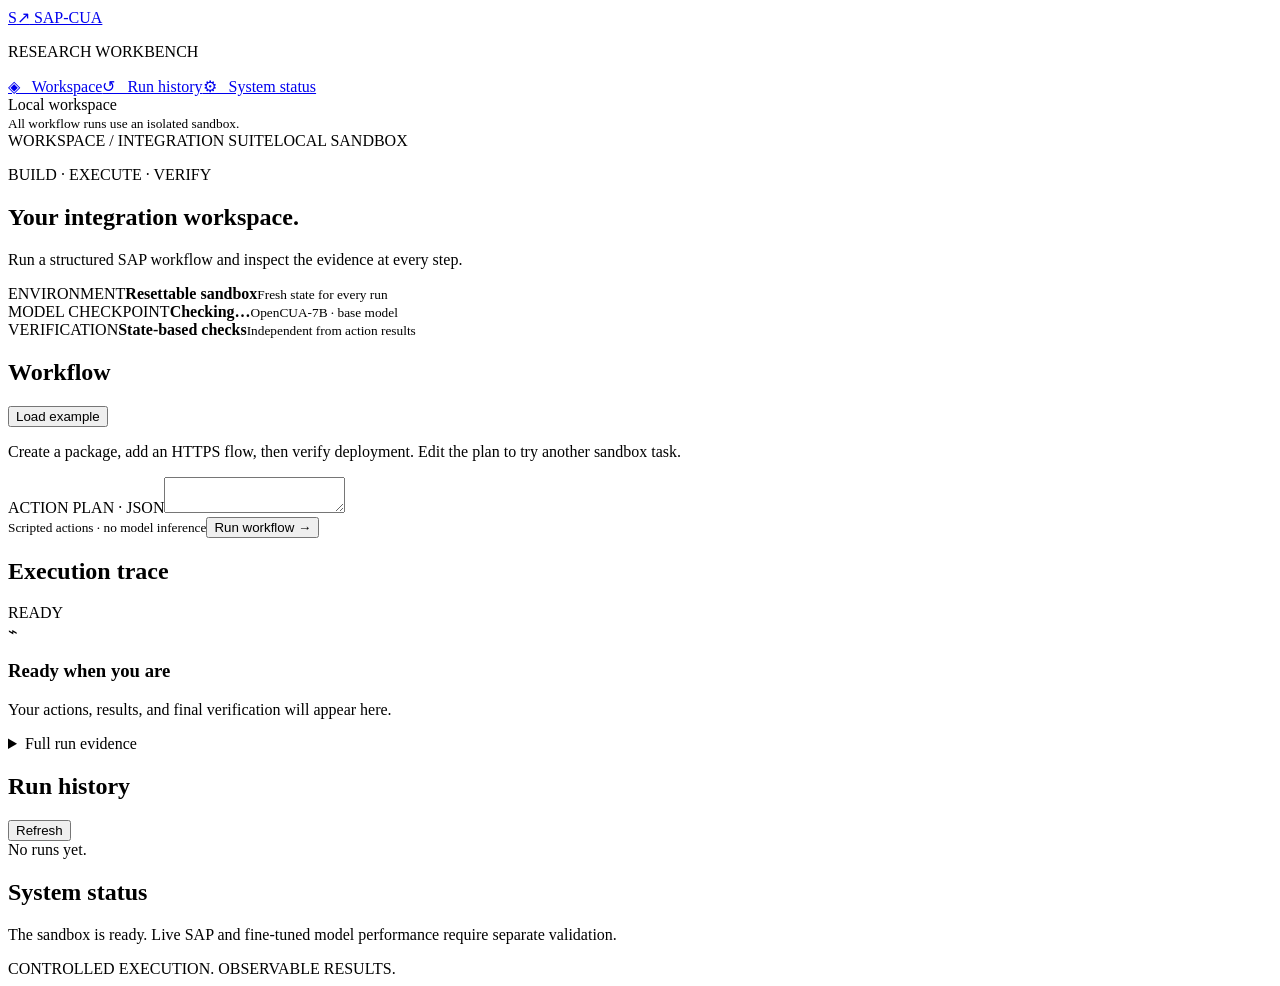
==== src/sap_cua/web/index.html @ 325c6542 "Build local SAP workbench and replace model and training placeholders" ====
<!doctype html><html lang="en"><head><meta charset="utf-8"><meta name="viewport" content="width=device-width,initial-scale=1"><title>SAP-CUA Workbench</title><link rel="stylesheet" href="/assets/style.css"><script defer src="/assets/app.js"></script></head><body>
<aside><a class="brand" href="/">S<span>↗</span> SAP-CUA</a><p>RESEARCH WORKBENCH</p><nav><a href="#workspace">◈ &nbsp; Workspace</a><a href="#runs">↺ &nbsp; Run history</a><a href="#system">⚙ &nbsp; System status</a></nav><footer><i></i> Local workspace<br><small>All workflow runs use an isolated sandbox.</small></footer></aside>
<main><header><span>WORKSPACE / INTEGRATION SUITE</span><span class="badge">LOCAL SANDBOX</span></header><section id="workspace"><div class="intro"><p class="eyebrow">BUILD · EXECUTE · VERIFY</p><h1>Your integration workspace.</h1><p>Run a structured SAP workflow and inspect the evidence at every step.</p></div>
<div class="stats"><article><label>ENVIRONMENT</label><strong>Resettable sandbox</strong><small>Fresh state for every run</small></article><article><label>MODEL CHECKPOINT</label><strong id="model-status">Checking…</strong><small>OpenCUA-7B · base model</small></article><article><label>VERIFICATION</label><strong>State-based checks</strong><small>Independent from action results</small></article></div>
<div class="workspace-grid"><article class="panel"><div class="panel-title"><h2>Workflow</h2><button class="secondary" id="load-example">Load example</button></div><p>Create a package, add an HTTPS flow, then verify deployment. Edit the plan to try another sandbox task.</p><label for="plan">ACTION PLAN · JSON</label><textarea id="plan" spellcheck="false" aria-label="Workflow action plan"></textarea><div class="run-controls"><small>Scripted actions · no model inference</small><button id="execute">Run workflow <span>→</span></button></div><p id="message" role="status" aria-live="polite"></p></article>
<article class="panel"><div class="panel-title"><h2>Execution trace</h2><span id="result-badge" class="badge">READY</span></div><div id="trace"><div class="empty"><span>⌁</span><h3>Ready when you are</h3><p>Your actions, results, and final verification will appear here.</p></div></div><details><summary>Full run evidence</summary><pre id="evidence">No run selected.</pre></details></article></div></section>
<section id="runs" class="panel"><div class="panel-title"><h2>Run history</h2><button id="refresh" class="secondary">Refresh</button></div><div id="history">No runs yet.</div></section>
<section id="system" class="panel"><h2>System status</h2><p>The sandbox is ready. Live SAP and fine-tuned model performance require separate validation.</p><dl id="capabilities"></dl></section><footer>CONTROLLED EXECUTION. OBSERVABLE RESULTS.</footer></main></body></html>
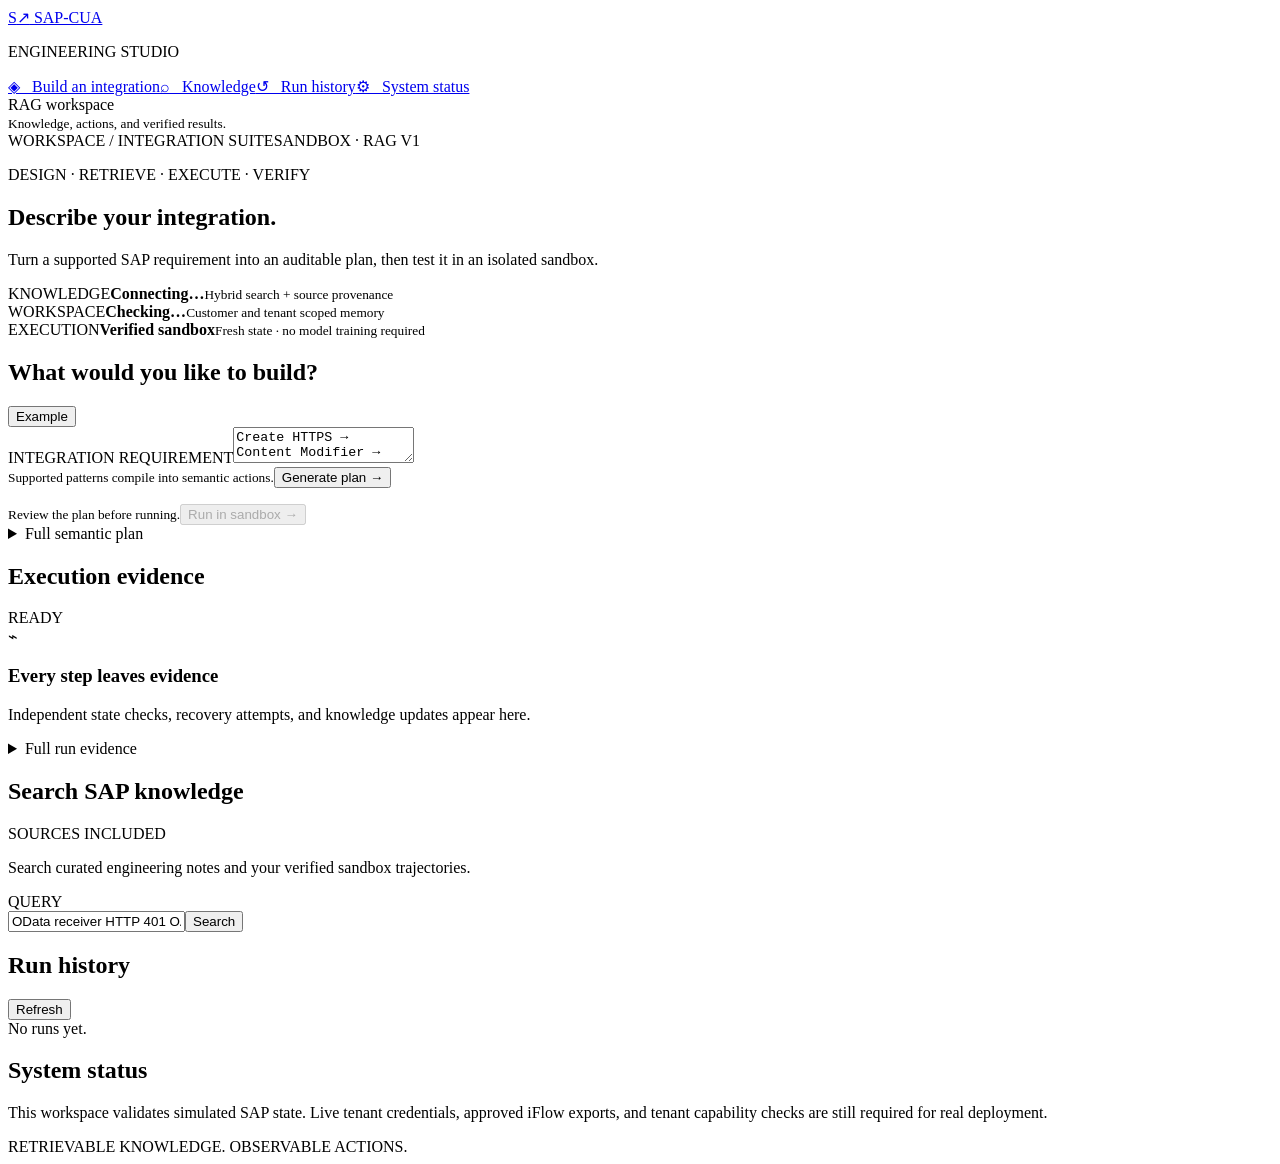
==== commit 89360ba4: "Build RAG-first SAP engineering studio with scoped retrieval and verified execution" ====
--- a/src/sap_cua/web/index.html
+++ b/src/sap_cua/web/index.html
@@ -1,8 +1,9 @@
-<!doctype html><html lang="en"><head><meta charset="utf-8"><meta name="viewport" content="width=device-width,initial-scale=1"><title>SAP-CUA Workbench</title><link rel="stylesheet" href="/assets/style.css"><script defer src="/assets/app.js"></script></head><body>
-<aside><a class="brand" href="/">S<span>↗</span> SAP-CUA</a><p>RESEARCH WORKBENCH</p><nav><a href="#workspace">◈ &nbsp; Workspace</a><a href="#runs">↺ &nbsp; Run history</a><a href="#system">⚙ &nbsp; System status</a></nav><footer><i></i> Local workspace<br><small>All workflow runs use an isolated sandbox.</small></footer></aside>
-<main><header><span>WORKSPACE / INTEGRATION SUITE</span><span class="badge">LOCAL SANDBOX</span></header><section id="workspace"><div class="intro"><p class="eyebrow">BUILD · EXECUTE · VERIFY</p><h1>Your integration workspace.</h1><p>Run a structured SAP workflow and inspect the evidence at every step.</p></div>
-<div class="stats"><article><label>ENVIRONMENT</label><strong>Resettable sandbox</strong><small>Fresh state for every run</small></article><article><label>MODEL CHECKPOINT</label><strong id="model-status">Checking…</strong><small>OpenCUA-7B · base model</small></article><article><label>VERIFICATION</label><strong>State-based checks</strong><small>Independent from action results</small></article></div>
-<div class="workspace-grid"><article class="panel"><div class="panel-title"><h2>Workflow</h2><button class="secondary" id="load-example">Load example</button></div><p>Create a package, add an HTTPS flow, then verify deployment. Edit the plan to try another sandbox task.</p><label for="plan">ACTION PLAN · JSON</label><textarea id="plan" spellcheck="false" aria-label="Workflow action plan"></textarea><div class="run-controls"><small>Scripted actions · no model inference</small><button id="execute">Run workflow <span>→</span></button></div><p id="message" role="status" aria-live="polite"></p></article>
-<article class="panel"><div class="panel-title"><h2>Execution trace</h2><span id="result-badge" class="badge">READY</span></div><div id="trace"><div class="empty"><span>⌁</span><h3>Ready when you are</h3><p>Your actions, results, and final verification will appear here.</p></div></div><details><summary>Full run evidence</summary><pre id="evidence">No run selected.</pre></details></article></div></section>
+<!doctype html><html lang="en"><head><meta charset="utf-8"><meta name="viewport" content="width=device-width,initial-scale=1"><title>SAP Engineering Studio</title><link rel="stylesheet" href="/assets/style.css"><script defer src="/assets/app.js"></script></head><body>
+<aside><a class="brand" href="/">S<span>↗</span> SAP-CUA</a><p>ENGINEERING STUDIO</p><nav><a href="#workspace">◈ &nbsp; Build an integration</a><a href="#knowledge">⌕ &nbsp; Knowledge</a><a href="#runs">↺ &nbsp; Run history</a><a href="#system">⚙ &nbsp; System status</a></nav><footer><i></i> RAG workspace<br><small>Knowledge, actions, and verified results.</small></footer></aside>
+<main><header><span>WORKSPACE / INTEGRATION SUITE</span><span class="badge">SANDBOX · RAG V1</span></header><section id="workspace"><div class="intro"><p class="eyebrow">DESIGN · RETRIEVE · EXECUTE · VERIFY</p><h1>Describe your integration.</h1><p>Turn a supported SAP requirement into an auditable plan, then test it in an isolated sandbox.</p></div>
+<div class="stats"><article><label>KNOWLEDGE</label><strong id="knowledge-status">Connecting…</strong><small>Hybrid search + source provenance</small></article><article><label>WORKSPACE</label><strong id="scope-status">Checking…</strong><small>Customer and tenant scoped memory</small></article><article><label>EXECUTION</label><strong>Verified sandbox</strong><small>Fresh state · no model training required</small></article></div>
+<div class="workspace-grid"><article class="panel"><div class="panel-title"><h2>What would you like to build?</h2><button class="secondary" id="load-example">Example</button></div><label for="requirement">INTEGRATION REQUIREMENT</label><textarea id="requirement" spellcheck="true">Create HTTPS → Content Modifier → Router → OData V4 with error handling.</textarea><div class="run-controls"><small>Supported patterns compile into semantic actions.</small><button id="plan-button">Generate plan →</button></div><p id="message" role="status" aria-live="polite"></p><div id="plan-summary"></div><div class="run-controls"><small id="plan-note">Review the plan before running.</small><button id="execute" disabled>Run in sandbox →</button></div><details><summary>Full semantic plan</summary><pre id="plan-json">No plan yet.</pre></details></article>
+<article class="panel"><div class="panel-title"><h2>Execution evidence</h2><span id="result-badge" class="badge">READY</span></div><div id="trace"><div class="empty"><span>⌁</span><h3>Every step leaves evidence</h3><p>Independent state checks, recovery attempts, and knowledge updates appear here.</p></div></div><details><summary>Full run evidence</summary><pre id="evidence">No run selected.</pre></details></article></div></section>
+<section id="knowledge" class="panel"><div class="panel-title"><h2>Search SAP knowledge</h2><span class="badge">SOURCES INCLUDED</span></div><p>Search curated engineering notes and your verified sandbox trajectories.</p><form id="search-form"><label for="query">QUERY</label><div class="search-row"><input id="query" required maxlength="4000" value="OData receiver HTTP 401 OAuth credential alias"><button>Search</button></div></form><div id="sources"></div></section>
 <section id="runs" class="panel"><div class="panel-title"><h2>Run history</h2><button id="refresh" class="secondary">Refresh</button></div><div id="history">No runs yet.</div></section>
-<section id="system" class="panel"><h2>System status</h2><p>The sandbox is ready. Live SAP and fine-tuned model performance require separate validation.</p><dl id="capabilities"></dl></section><footer>CONTROLLED EXECUTION. OBSERVABLE RESULTS.</footer></main></body></html>
+<section id="system" class="panel"><h2>System status</h2><p>This workspace validates simulated SAP state. Live tenant credentials, approved iFlow exports, and tenant capability checks are still required for real deployment.</p><dl id="capabilities"></dl></section><footer>RETRIEVABLE KNOWLEDGE. OBSERVABLE ACTIONS.</footer></main></body></html>
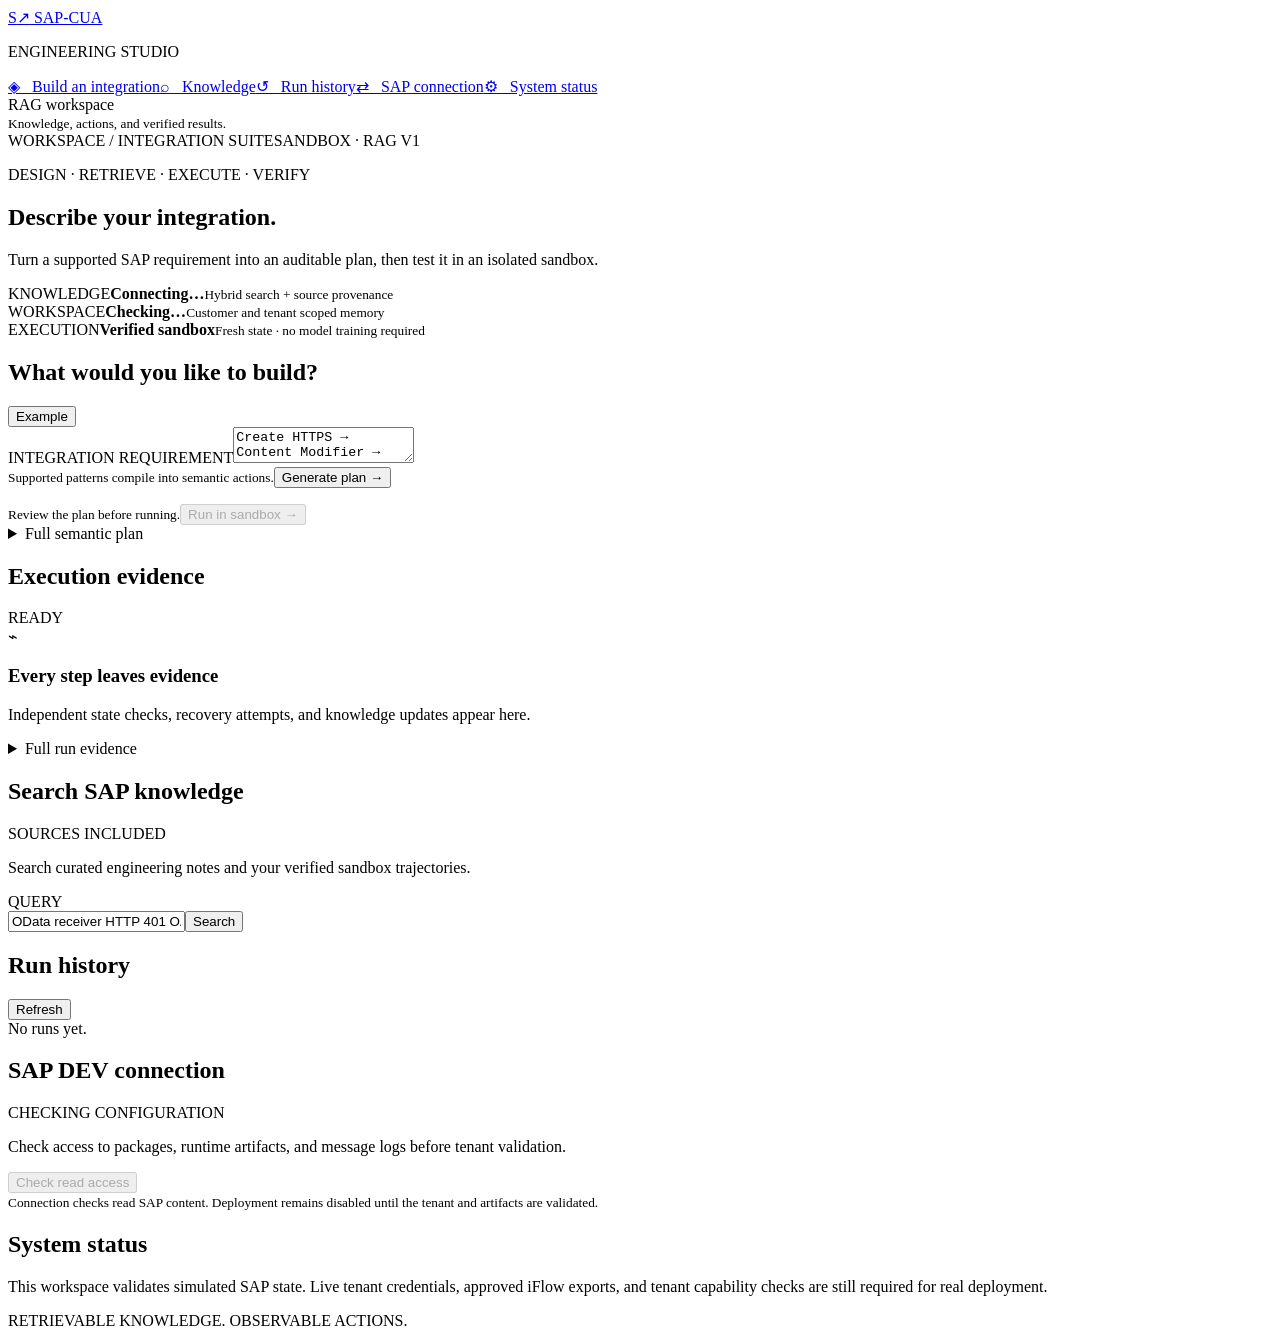
==== commit bc9a6716: "Add read-only SAP readiness checks and correlated deployment verification" ====
--- a/src/sap_cua/web/index.html
+++ b/src/sap_cua/web/index.html
@@ -1,9 +1,10 @@
 <!doctype html><html lang="en"><head><meta charset="utf-8"><meta name="viewport" content="width=device-width,initial-scale=1"><title>SAP Engineering Studio</title><link rel="stylesheet" href="/assets/style.css"><script defer src="/assets/app.js"></script></head><body>
-<aside><a class="brand" href="/">S<span>↗</span> SAP-CUA</a><p>ENGINEERING STUDIO</p><nav><a href="#workspace">◈ &nbsp; Build an integration</a><a href="#knowledge">⌕ &nbsp; Knowledge</a><a href="#runs">↺ &nbsp; Run history</a><a href="#system">⚙ &nbsp; System status</a></nav><footer><i></i> RAG workspace<br><small>Knowledge, actions, and verified results.</small></footer></aside>
+<aside><a class="brand" href="/">S<span>↗</span> SAP-CUA</a><p>ENGINEERING STUDIO</p><nav><a href="#workspace">◈ &nbsp; Build an integration</a><a href="#knowledge">⌕ &nbsp; Knowledge</a><a href="#runs">↺ &nbsp; Run history</a><a href="#connection">⇄ &nbsp; SAP connection</a><a href="#system">⚙ &nbsp; System status</a></nav><footer><i></i> RAG workspace<br><small>Knowledge, actions, and verified results.</small></footer></aside>
 <main><header><span>WORKSPACE / INTEGRATION SUITE</span><span class="badge">SANDBOX · RAG V1</span></header><section id="workspace"><div class="intro"><p class="eyebrow">DESIGN · RETRIEVE · EXECUTE · VERIFY</p><h1>Describe your integration.</h1><p>Turn a supported SAP requirement into an auditable plan, then test it in an isolated sandbox.</p></div>
 <div class="stats"><article><label>KNOWLEDGE</label><strong id="knowledge-status">Connecting…</strong><small>Hybrid search + source provenance</small></article><article><label>WORKSPACE</label><strong id="scope-status">Checking…</strong><small>Customer and tenant scoped memory</small></article><article><label>EXECUTION</label><strong>Verified sandbox</strong><small>Fresh state · no model training required</small></article></div>
 <div class="workspace-grid"><article class="panel"><div class="panel-title"><h2>What would you like to build?</h2><button class="secondary" id="load-example">Example</button></div><label for="requirement">INTEGRATION REQUIREMENT</label><textarea id="requirement" spellcheck="true">Create HTTPS → Content Modifier → Router → OData V4 with error handling.</textarea><div class="run-controls"><small>Supported patterns compile into semantic actions.</small><button id="plan-button">Generate plan →</button></div><p id="message" role="status" aria-live="polite"></p><div id="plan-summary"></div><div class="run-controls"><small id="plan-note">Review the plan before running.</small><button id="execute" disabled>Run in sandbox →</button></div><details><summary>Full semantic plan</summary><pre id="plan-json">No plan yet.</pre></details></article>
 <article class="panel"><div class="panel-title"><h2>Execution evidence</h2><span id="result-badge" class="badge">READY</span></div><div id="trace"><div class="empty"><span>⌁</span><h3>Every step leaves evidence</h3><p>Independent state checks, recovery attempts, and knowledge updates appear here.</p></div></div><details><summary>Full run evidence</summary><pre id="evidence">No run selected.</pre></details></article></div></section>
 <section id="knowledge" class="panel"><div class="panel-title"><h2>Search SAP knowledge</h2><span class="badge">SOURCES INCLUDED</span></div><p>Search curated engineering notes and your verified sandbox trajectories.</p><form id="search-form"><label for="query">QUERY</label><div class="search-row"><input id="query" required maxlength="4000" value="OData receiver HTTP 401 OAuth credential alias"><button>Search</button></div></form><div id="sources"></div></section>
 <section id="runs" class="panel"><div class="panel-title"><h2>Run history</h2><button id="refresh" class="secondary">Refresh</button></div><div id="history">No runs yet.</div></section>
+<section id="connection" class="panel"><div class="panel-title"><h2>SAP DEV connection</h2><span id="sap-badge" class="badge">CHECKING CONFIGURATION</span></div><p>Check access to packages, runtime artifacts, and message logs before tenant validation.</p><p id="sap-setup" role="status" aria-live="polite"></p><button id="sap-probe" disabled>Check read access</button><div id="sap-checks"></div><small>Connection checks read SAP content. Deployment remains disabled until the tenant and artifacts are validated.</small></section>
 <section id="system" class="panel"><h2>System status</h2><p>This workspace validates simulated SAP state. Live tenant credentials, approved iFlow exports, and tenant capability checks are still required for real deployment.</p><dl id="capabilities"></dl></section><footer>RETRIEVABLE KNOWLEDGE. OBSERVABLE ACTIONS.</footer></main></body></html>
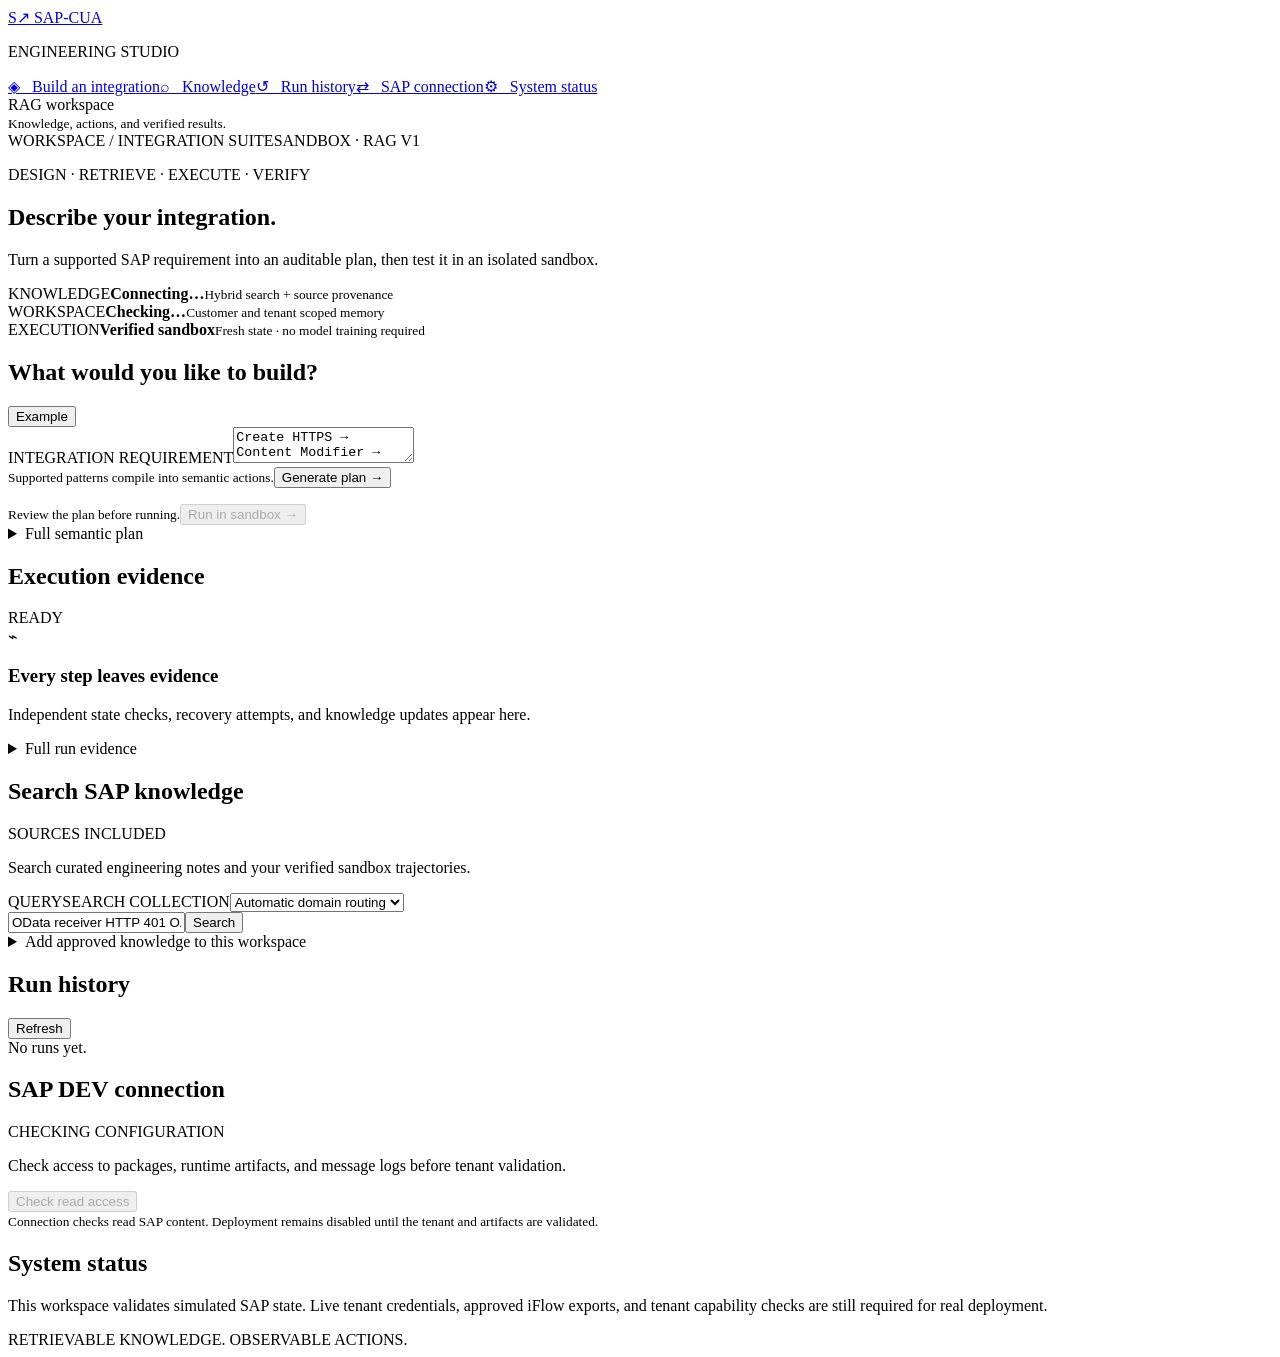
==== commit 0faaf046: "Add scoped knowledge import, saved plan recovery, and evidence downloads" ====
--- a/src/sap_cua/web/index.html
+++ b/src/sap_cua/web/index.html
@@ -3,8 +3,8 @@
 <main><header><span>WORKSPACE / INTEGRATION SUITE</span><span class="badge">SANDBOX · RAG V1</span></header><section id="workspace"><div class="intro"><p class="eyebrow">DESIGN · RETRIEVE · EXECUTE · VERIFY</p><h1>Describe your integration.</h1><p>Turn a supported SAP requirement into an auditable plan, then test it in an isolated sandbox.</p></div>
 <div class="stats"><article><label>KNOWLEDGE</label><strong id="knowledge-status">Connecting…</strong><small>Hybrid search + source provenance</small></article><article><label>WORKSPACE</label><strong id="scope-status">Checking…</strong><small>Customer and tenant scoped memory</small></article><article><label>EXECUTION</label><strong>Verified sandbox</strong><small>Fresh state · no model training required</small></article></div>
 <div class="workspace-grid"><article class="panel"><div class="panel-title"><h2>What would you like to build?</h2><button class="secondary" id="load-example">Example</button></div><label for="requirement">INTEGRATION REQUIREMENT</label><textarea id="requirement" spellcheck="true">Create HTTPS → Content Modifier → Router → OData V4 with error handling.</textarea><div class="run-controls"><small>Supported patterns compile into semantic actions.</small><button id="plan-button">Generate plan →</button></div><p id="message" role="status" aria-live="polite"></p><div id="plan-summary"></div><div class="run-controls"><small id="plan-note">Review the plan before running.</small><button id="execute" disabled>Run in sandbox →</button></div><details><summary>Full semantic plan</summary><pre id="plan-json">No plan yet.</pre></details></article>
-<article class="panel"><div class="panel-title"><h2>Execution evidence</h2><span id="result-badge" class="badge">READY</span></div><div id="trace"><div class="empty"><span>⌁</span><h3>Every step leaves evidence</h3><p>Independent state checks, recovery attempts, and knowledge updates appear here.</p></div></div><details><summary>Full run evidence</summary><pre id="evidence">No run selected.</pre></details></article></div></section>
-<section id="knowledge" class="panel"><div class="panel-title"><h2>Search SAP knowledge</h2><span class="badge">SOURCES INCLUDED</span></div><p>Search curated engineering notes and your verified sandbox trajectories.</p><form id="search-form"><label for="query">QUERY</label><div class="search-row"><input id="query" required maxlength="4000" value="OData receiver HTTP 401 OAuth credential alias"><button>Search</button></div></form><div id="sources"></div></section>
+<article class="panel"><div class="panel-title"><h2>Execution evidence</h2><span id="result-badge" class="badge">READY</span></div><div id="trace"><div class="empty"><span>⌁</span><h3>Every step leaves evidence</h3><p>Independent state checks, recovery attempts, and knowledge updates appear here.</p></div></div><a id="export-run" class="download-link" hidden>Download run evidence (JSON)</a><details><summary>Full run evidence</summary><pre id="evidence">No run selected.</pre></details></article></div></section>
+<section id="knowledge" class="panel"><div class="panel-title"><h2>Search SAP knowledge</h2><span class="badge">SOURCES INCLUDED</span></div><p>Search curated engineering notes and your verified sandbox trajectories.</p><form id="search-form"><label for="query">QUERY</label><label for="search-collection">SEARCH COLLECTION</label><select id="search-collection"><option value="">Automatic domain routing</option><option value="sap_docs">SAP documentation</option><option value="integration_suite">Integration Suite</option><option value="adapters">Adapters</option><option value="components">Components</option><option value="security">Security</option><option value="mpl_errors">Error playbooks</option><option value="trajectories">Verified trajectories</option></select><div class="search-row"><input id="query" required maxlength="4000" value="OData receiver HTTP 401 OAuth credential alias"><button>Search</button></div></form><div id="sources"></div><details id="knowledge-import"><summary>Add approved knowledge to this workspace</summary><p>Paste plain text you are permitted to use. It stays scoped to this customer and tenant. Reuse its title and source when updating a document.</p><form id="knowledge-form"><label for="knowledge-title">TITLE</label><input id="knowledge-title" required maxlength="200"><label for="knowledge-source">SOURCE · DOCUMENT NAME OR REFERENCE</label><input id="knowledge-source" required maxlength="500" placeholder="Internal integration guide"><div class="knowledge-fields"><div><label for="knowledge-collection">COLLECTION</label><select id="knowledge-collection"><option value="sap_docs">SAP documentation</option><option value="integration_suite">Integration Suite</option><option value="adapters">Adapters</option><option value="components">Components</option><option value="security">Security</option><option value="mpl_errors">Error playbooks</option><option value="mapping">Mapping</option></select></div><div><label for="knowledge-version">SOURCE VERSION</label><input id="knowledge-version" required value="1" maxlength="100"></div></div><label for="knowledge-content">DOCUMENT TEXT · UP TO 25,000 CHARACTERS</label><textarea id="knowledge-content" required maxlength="25000"></textarea><label class="approval-label"><input id="knowledge-approved" type="checkbox" required> I can use this text and approve it for this workspace.</label><button id="import-knowledge">Add knowledge</button><p id="import-message" role="status" aria-live="polite"></p></form></details></section>
 <section id="runs" class="panel"><div class="panel-title"><h2>Run history</h2><button id="refresh" class="secondary">Refresh</button></div><div id="history">No runs yet.</div></section>
 <section id="connection" class="panel"><div class="panel-title"><h2>SAP DEV connection</h2><span id="sap-badge" class="badge">CHECKING CONFIGURATION</span></div><p>Check access to packages, runtime artifacts, and message logs before tenant validation.</p><p id="sap-setup" role="status" aria-live="polite"></p><button id="sap-probe" disabled>Check read access</button><div id="sap-checks"></div><small>Connection checks read SAP content. Deployment remains disabled until the tenant and artifacts are validated.</small></section>
 <section id="system" class="panel"><h2>System status</h2><p>This workspace validates simulated SAP state. Live tenant credentials, approved iFlow exports, and tenant capability checks are still required for real deployment.</p><dl id="capabilities"></dl></section><footer>RETRIEVABLE KNOWLEDGE. OBSERVABLE ACTIONS.</footer></main></body></html>
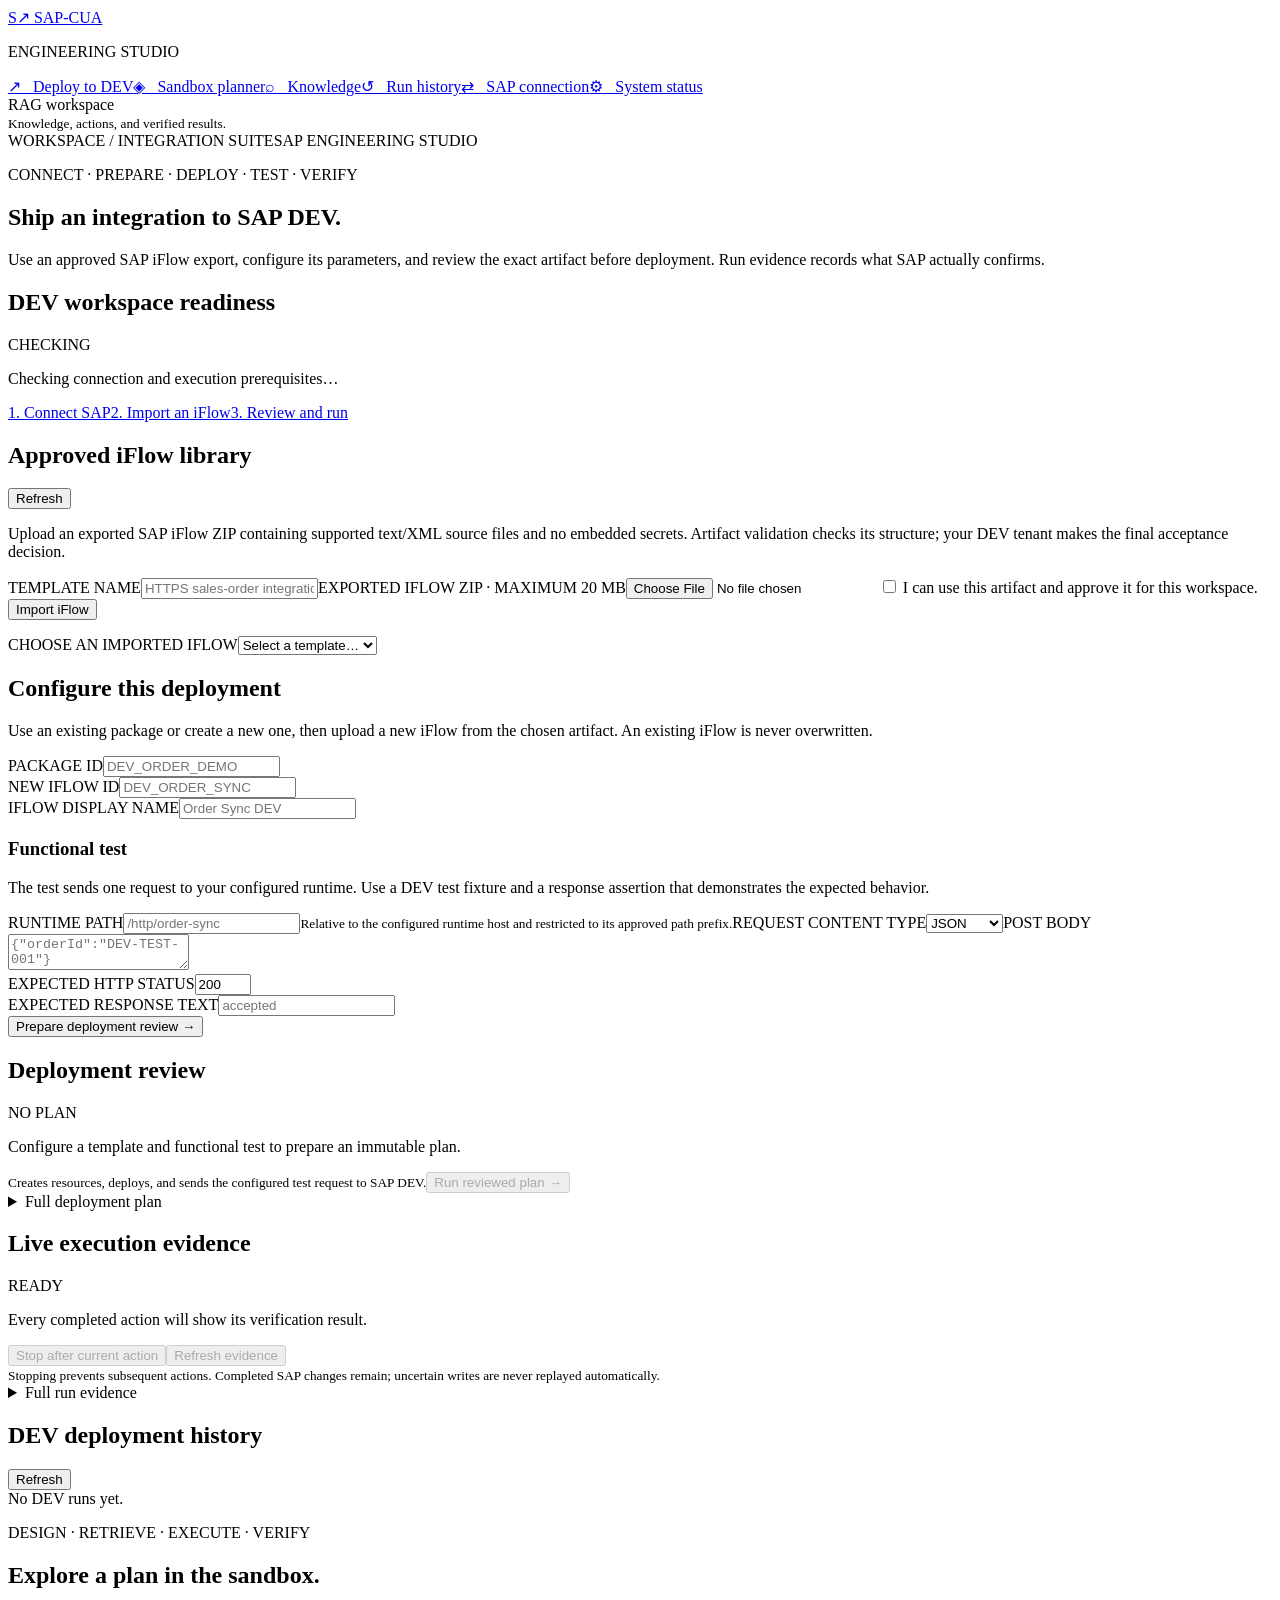
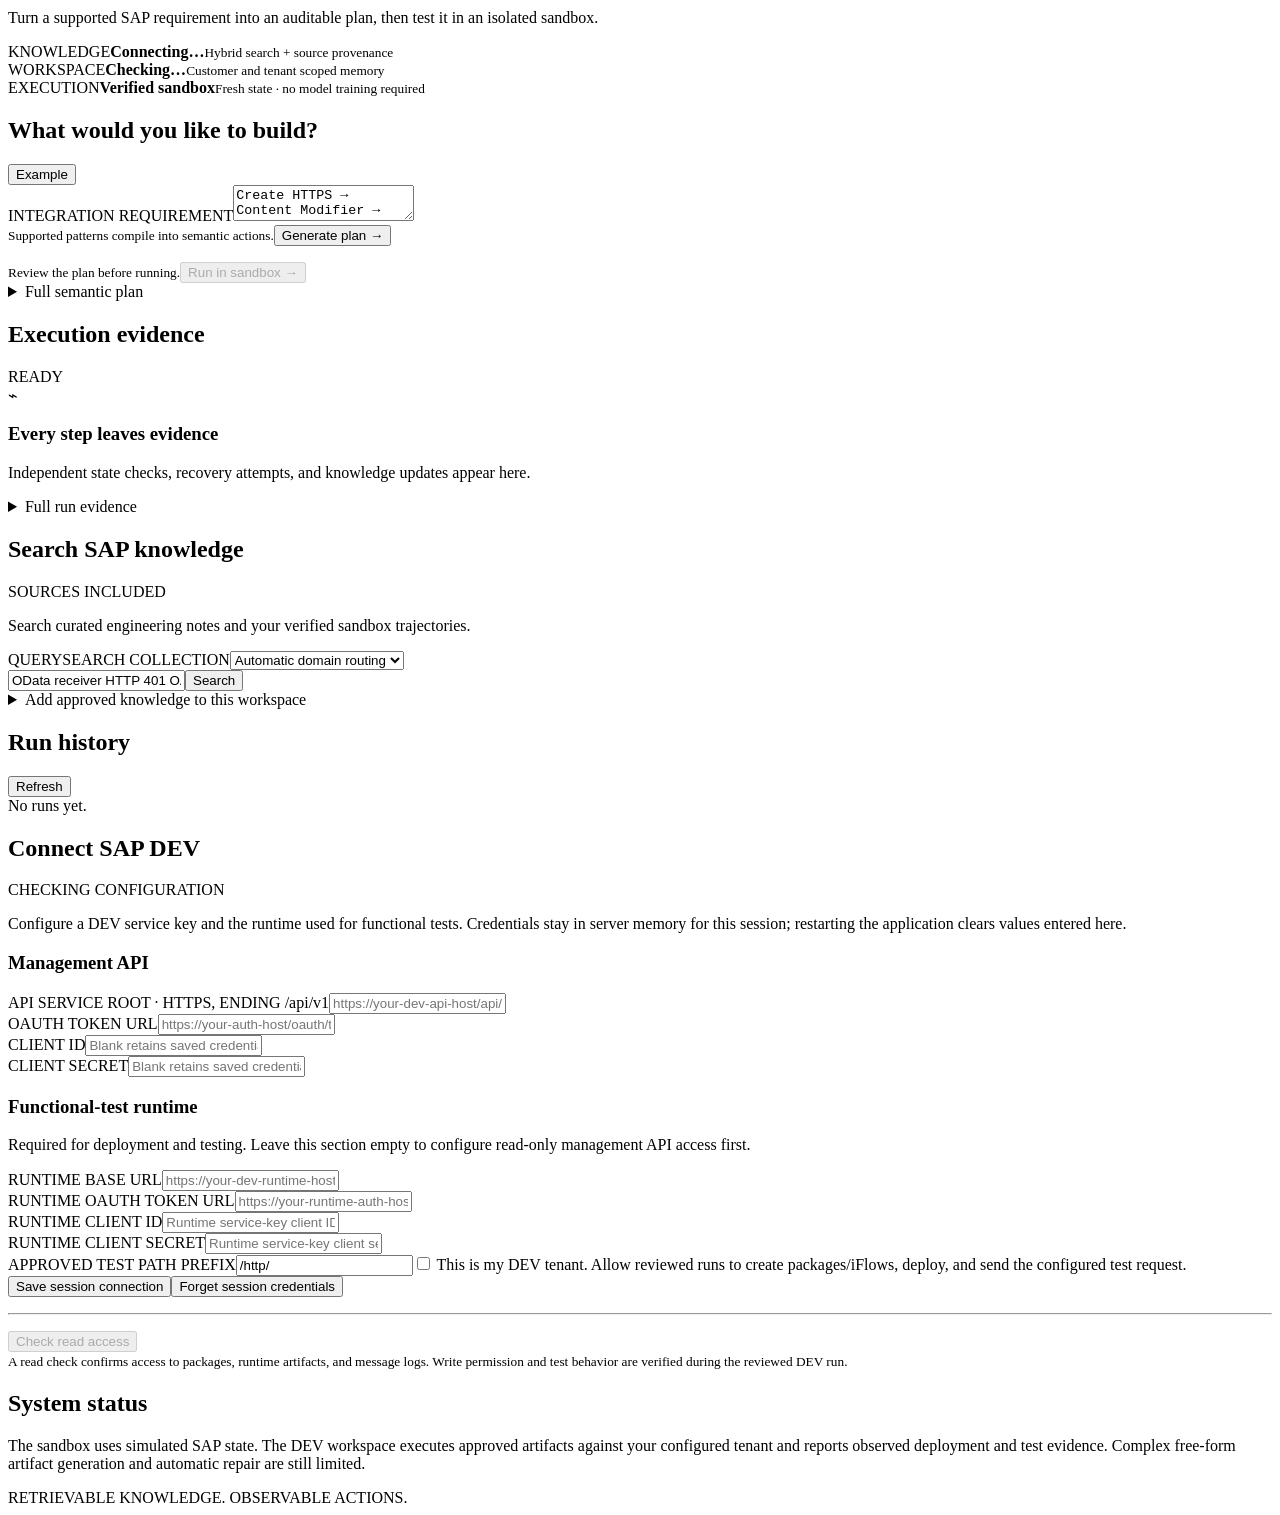
==== commit 65ee2d53: "Connect approved SAP DEV artifacts to deployment and verified runtime tests" ====
--- a/src/sap_cua/web/index.html
+++ b/src/sap_cua/web/index.html
@@ -1,10 +1,21 @@
-<!doctype html><html lang="en"><head><meta charset="utf-8"><meta name="viewport" content="width=device-width,initial-scale=1"><title>SAP Engineering Studio</title><link rel="stylesheet" href="/assets/style.css"><script defer src="/assets/app.js"></script></head><body>
-<aside><a class="brand" href="/">S<span>↗</span> SAP-CUA</a><p>ENGINEERING STUDIO</p><nav><a href="#workspace">◈ &nbsp; Build an integration</a><a href="#knowledge">⌕ &nbsp; Knowledge</a><a href="#runs">↺ &nbsp; Run history</a><a href="#connection">⇄ &nbsp; SAP connection</a><a href="#system">⚙ &nbsp; System status</a></nav><footer><i></i> RAG workspace<br><small>Knowledge, actions, and verified results.</small></footer></aside>
-<main><header><span>WORKSPACE / INTEGRATION SUITE</span><span class="badge">SANDBOX · RAG V1</span></header><section id="workspace"><div class="intro"><p class="eyebrow">DESIGN · RETRIEVE · EXECUTE · VERIFY</p><h1>Describe your integration.</h1><p>Turn a supported SAP requirement into an auditable plan, then test it in an isolated sandbox.</p></div>
+<!doctype html><html lang="en"><head><meta charset="utf-8"><meta name="viewport" content="width=device-width,initial-scale=1"><title>SAP Engineering Studio</title><link rel="stylesheet" href="/assets/style.css"><script defer src="/assets/app.js"></script><script defer src="/assets/live.js"></script></head><body>
+<aside><a class="brand" href="/">S<span>↗</span> SAP-CUA</a><p>ENGINEERING STUDIO</p><nav><a href="#dev-workspace">↗ &nbsp; Deploy to DEV</a><a href="#workspace">◈ &nbsp; Sandbox planner</a><a href="#knowledge">⌕ &nbsp; Knowledge</a><a href="#runs">↺ &nbsp; Run history</a><a href="#connection">⇄ &nbsp; SAP connection</a><a href="#system">⚙ &nbsp; System status</a></nav><footer><i></i> RAG workspace<br><small>Knowledge, actions, and verified results.</small></footer></aside>
+<main><header><span>WORKSPACE / INTEGRATION SUITE</span><span class="badge">SAP ENGINEERING STUDIO</span></header><section id="dev-workspace" class="live-workspace">
+  <div class="intro"><p class="eyebrow">CONNECT · PREPARE · DEPLOY · TEST · VERIFY</p><h1>Ship an integration to SAP DEV.</h1><p>Use an approved SAP iFlow export, configure its parameters, and review the exact artifact before deployment. Run evidence records what SAP actually confirms.</p></div>
+  <article class="panel live-readiness"><div class="panel-title"><h2>DEV workspace readiness</h2><span id="live-badge" class="badge">CHECKING</span></div><p id="live-readiness-message" role="status" aria-live="polite">Checking connection and execution prerequisites…</p><ul id="live-blockers"></ul><div class="quick-links"><a href="#connection">1. Connect SAP</a><a href="#live-templates">2. Import an iFlow</a><a href="#live-builder">3. Review and run</a></div></article>
+  <div class="workspace-grid live-grid">
+    <article id="live-templates" class="panel"><div class="panel-title"><h2>Approved iFlow library</h2><button id="live-refresh-templates" type="button" class="secondary">Refresh</button></div><p>Upload an exported SAP iFlow ZIP containing supported text/XML source files and no embedded secrets. Artifact validation checks its structure; your DEV tenant makes the final acceptance decision.</p><form id="live-template-form"><label for="live-template-title">TEMPLATE NAME</label><input id="live-template-title" required maxlength="200" placeholder="HTTPS sales-order integration"><label for="live-template-file">EXPORTED IFLOW ZIP · MAXIMUM 20 MB</label><input id="live-template-file" type="file" accept=".zip,application/zip" required><label class="approval-label"><input id="live-template-approved" type="checkbox" required> I can use this artifact and approve it for this workspace.</label><button id="live-import-template" type="submit">Import iFlow</button><p id="live-import-message" role="status" aria-live="polite"></p></form><label for="live-template-select">CHOOSE AN IMPORTED IFLOW</label><select id="live-template-select"><option value="">Select a template…</option></select><div id="live-template-info"></div><a id="live-template-download" class="download-link" hidden>Download original artifact</a></article>
+    <article id="live-builder" class="panel"><h2>Configure this deployment</h2><p>Use an existing package or create a new one, then upload a new iFlow from the chosen artifact. An existing iFlow is never overwritten.</p><form id="live-plan-form"><div class="knowledge-fields"><div><label for="live-package-id">PACKAGE ID</label><input id="live-package-id" required maxlength="101" pattern="[A-Za-z][A-Za-z0-9_]*" placeholder="DEV_ORDER_DEMO"></div><div><label for="live-iflow-id">NEW IFLOW ID</label><input id="live-iflow-id" required maxlength="101" pattern="[A-Za-z][A-Za-z0-9_]*" placeholder="DEV_ORDER_SYNC"></div></div><label for="live-iflow-name">IFLOW DISPLAY NAME</label><input id="live-iflow-name" required maxlength="200" placeholder="Order Sync DEV"><div id="live-parameters"></div><h3>Functional test</h3><p>The test sends one request to your configured runtime. Use a DEV test fixture and a response assertion that demonstrates the expected behavior.</p><label for="live-test-path">RUNTIME PATH</label><input id="live-test-path" required maxlength="500" placeholder="/http/order-sync"><small>Relative to the configured runtime host and restricted to its approved path prefix.</small><label for="live-test-content-type">REQUEST CONTENT TYPE</label><select id="live-test-content-type"><option value="application/json">JSON</option><option value="application/xml">XML</option><option value="text/plain">Plain text</option></select><label for="live-test-body">POST BODY</label><textarea id="live-test-body" maxlength="65536" placeholder='{"orderId":"DEV-TEST-001"}'></textarea><div class="knowledge-fields"><div><label for="live-test-status">EXPECTED HTTP STATUS</label><input id="live-test-status" type="number" min="200" max="299" required value="200"></div><div><label for="live-test-response">EXPECTED RESPONSE TEXT</label><input id="live-test-response" required maxlength="4000" placeholder="accepted"></div></div><button id="live-prepare-plan" type="submit">Prepare deployment review →</button><p id="live-plan-message" role="status" aria-live="polite"></p></form></article>
+  </div>
+  <div class="workspace-grid live-grid"><article class="panel"><div class="panel-title"><h2>Deployment review</h2><span id="live-plan-badge" class="badge">NO PLAN</span></div><p id="live-review-note">Configure a template and functional test to prepare an immutable plan.</p><dl id="live-review-summary"></dl><div id="live-plan-steps"></div><ul id="live-plan-blockers"></ul><a id="live-plan-download" class="download-link" hidden>Download reviewed iFlow ZIP</a><div class="run-controls"><small>Creates resources, deploys, and sends the configured test request to SAP DEV.</small><button id="live-execute" disabled>Run reviewed plan →</button></div><details><summary>Full deployment plan</summary><pre id="live-plan-json">No plan yet.</pre></details></article>
+  <article class="panel"><div class="panel-title"><h2>Live execution evidence</h2><span id="live-run-badge" class="badge">READY</span></div><p id="live-run-message" role="status" aria-live="polite">Every completed action will show its verification result.</p><div id="live-run-steps"></div><div class="run-controls"><button id="live-cancel" class="secondary" disabled>Stop after current action</button><button id="live-refresh-run" class="secondary" disabled>Refresh evidence</button></div><small>Stopping prevents subsequent actions. Completed SAP changes remain; uncertain writes are never replayed automatically.</small><a id="live-run-export" class="download-link" hidden>Download execution evidence (JSON)</a><details><summary>Full run evidence</summary><pre id="live-run-json">No run selected.</pre></details></article></div>
+  <article class="panel live-grid"><div class="panel-title"><h2>DEV deployment history</h2><button id="live-refresh-history" class="secondary">Refresh</button></div><div id="live-history">No DEV runs yet.</div></article>
+</section>
+<section id="workspace"><div class="intro"><p class="eyebrow">DESIGN · RETRIEVE · EXECUTE · VERIFY</p><h1>Explore a plan in the sandbox.</h1><p>Turn a supported SAP requirement into an auditable plan, then test it in an isolated sandbox.</p></div>
 <div class="stats"><article><label>KNOWLEDGE</label><strong id="knowledge-status">Connecting…</strong><small>Hybrid search + source provenance</small></article><article><label>WORKSPACE</label><strong id="scope-status">Checking…</strong><small>Customer and tenant scoped memory</small></article><article><label>EXECUTION</label><strong>Verified sandbox</strong><small>Fresh state · no model training required</small></article></div>
 <div class="workspace-grid"><article class="panel"><div class="panel-title"><h2>What would you like to build?</h2><button class="secondary" id="load-example">Example</button></div><label for="requirement">INTEGRATION REQUIREMENT</label><textarea id="requirement" spellcheck="true">Create HTTPS → Content Modifier → Router → OData V4 with error handling.</textarea><div class="run-controls"><small>Supported patterns compile into semantic actions.</small><button id="plan-button">Generate plan →</button></div><p id="message" role="status" aria-live="polite"></p><div id="plan-summary"></div><div class="run-controls"><small id="plan-note">Review the plan before running.</small><button id="execute" disabled>Run in sandbox →</button></div><details><summary>Full semantic plan</summary><pre id="plan-json">No plan yet.</pre></details></article>
 <article class="panel"><div class="panel-title"><h2>Execution evidence</h2><span id="result-badge" class="badge">READY</span></div><div id="trace"><div class="empty"><span>⌁</span><h3>Every step leaves evidence</h3><p>Independent state checks, recovery attempts, and knowledge updates appear here.</p></div></div><a id="export-run" class="download-link" hidden>Download run evidence (JSON)</a><details><summary>Full run evidence</summary><pre id="evidence">No run selected.</pre></details></article></div></section>
 <section id="knowledge" class="panel"><div class="panel-title"><h2>Search SAP knowledge</h2><span class="badge">SOURCES INCLUDED</span></div><p>Search curated engineering notes and your verified sandbox trajectories.</p><form id="search-form"><label for="query">QUERY</label><label for="search-collection">SEARCH COLLECTION</label><select id="search-collection"><option value="">Automatic domain routing</option><option value="sap_docs">SAP documentation</option><option value="integration_suite">Integration Suite</option><option value="adapters">Adapters</option><option value="components">Components</option><option value="security">Security</option><option value="mpl_errors">Error playbooks</option><option value="trajectories">Verified trajectories</option></select><div class="search-row"><input id="query" required maxlength="4000" value="OData receiver HTTP 401 OAuth credential alias"><button>Search</button></div></form><div id="sources"></div><details id="knowledge-import"><summary>Add approved knowledge to this workspace</summary><p>Paste plain text you are permitted to use. It stays scoped to this customer and tenant. Reuse its title and source when updating a document.</p><form id="knowledge-form"><label for="knowledge-title">TITLE</label><input id="knowledge-title" required maxlength="200"><label for="knowledge-source">SOURCE · DOCUMENT NAME OR REFERENCE</label><input id="knowledge-source" required maxlength="500" placeholder="Internal integration guide"><div class="knowledge-fields"><div><label for="knowledge-collection">COLLECTION</label><select id="knowledge-collection"><option value="sap_docs">SAP documentation</option><option value="integration_suite">Integration Suite</option><option value="adapters">Adapters</option><option value="components">Components</option><option value="security">Security</option><option value="mpl_errors">Error playbooks</option><option value="mapping">Mapping</option></select></div><div><label for="knowledge-version">SOURCE VERSION</label><input id="knowledge-version" required value="1" maxlength="100"></div></div><label for="knowledge-content">DOCUMENT TEXT · UP TO 25,000 CHARACTERS</label><textarea id="knowledge-content" required maxlength="25000"></textarea><label class="approval-label"><input id="knowledge-approved" type="checkbox" required> I can use this text and approve it for this workspace.</label><button id="import-knowledge">Add knowledge</button><p id="import-message" role="status" aria-live="polite"></p></form></details></section>
 <section id="runs" class="panel"><div class="panel-title"><h2>Run history</h2><button id="refresh" class="secondary">Refresh</button></div><div id="history">No runs yet.</div></section>
-<section id="connection" class="panel"><div class="panel-title"><h2>SAP DEV connection</h2><span id="sap-badge" class="badge">CHECKING CONFIGURATION</span></div><p>Check access to packages, runtime artifacts, and message logs before tenant validation.</p><p id="sap-setup" role="status" aria-live="polite"></p><button id="sap-probe" disabled>Check read access</button><div id="sap-checks"></div><small>Connection checks read SAP content. Deployment remains disabled until the tenant and artifacts are validated.</small></section>
-<section id="system" class="panel"><h2>System status</h2><p>This workspace validates simulated SAP state. Live tenant credentials, approved iFlow exports, and tenant capability checks are still required for real deployment.</p><dl id="capabilities"></dl></section><footer>RETRIEVABLE KNOWLEDGE. OBSERVABLE ACTIONS.</footer></main></body></html>
+<section id="connection" class="panel"><div class="panel-title"><h2>Connect SAP DEV</h2><span id="sap-badge" class="badge">CHECKING CONFIGURATION</span></div><p>Configure a DEV service key and the runtime used for functional tests. Credentials stay in server memory for this session; restarting the application clears values entered here.</p><form id="sap-profile-form" autocomplete="off"><h3>Management API</h3><div class="knowledge-fields"><div><label for="sap-api-base">API SERVICE ROOT · HTTPS, ENDING /api/v1</label><input id="sap-api-base" type="url" required placeholder="https://your-dev-api-host/api/v1"></div><div><label for="sap-token-url">OAUTH TOKEN URL</label><input id="sap-token-url" type="url" required placeholder="https://your-auth-host/oauth/token"></div><div><label for="sap-client-id">CLIENT ID</label><input id="sap-client-id" type="password" autocomplete="new-password" placeholder="Blank retains saved credentials for this connection"></div><div><label for="sap-client-secret">CLIENT SECRET</label><input id="sap-client-secret" type="password" autocomplete="new-password" placeholder="Blank retains saved credentials for this connection"></div></div><h3>Functional-test runtime</h3><p>Required for deployment and testing. Leave this section empty to configure read-only management API access first.</p><div class="knowledge-fields"><div><label for="sap-runtime-base">RUNTIME BASE URL</label><input id="sap-runtime-base" type="url" placeholder="https://your-dev-runtime-host"></div><div><label for="sap-runtime-token-url">RUNTIME OAUTH TOKEN URL</label><input id="sap-runtime-token-url" type="url" placeholder="https://your-runtime-auth-host/oauth/token"></div><div><label for="sap-runtime-client-id">RUNTIME CLIENT ID</label><input id="sap-runtime-client-id" type="password" autocomplete="new-password" placeholder="Runtime service-key client ID"></div><div><label for="sap-runtime-client-secret">RUNTIME CLIENT SECRET</label><input id="sap-runtime-client-secret" type="password" autocomplete="new-password" placeholder="Runtime service-key client secret"></div></div><label for="sap-test-prefix">APPROVED TEST PATH PREFIX</label><input id="sap-test-prefix" required value="/http/" maxlength="500"><label class="approval-label"><input id="sap-allow-dev-writes" type="checkbox"> This is my DEV tenant. Allow reviewed runs to create packages/iFlows, deploy, and send the configured test request.</label><div class="run-controls"><button id="sap-save-profile" type="submit">Save session connection</button><button id="sap-clear-profile" type="button" class="secondary">Forget session credentials</button></div><p id="sap-profile-message" role="status" aria-live="polite"></p></form><hr><p id="sap-setup" role="status" aria-live="polite"></p><button id="sap-probe" disabled>Check read access</button><div id="sap-checks"></div><small>A read check confirms access to packages, runtime artifacts, and message logs. Write permission and test behavior are verified during the reviewed DEV run.</small></section>
+<section id="system" class="panel"><h2>System status</h2><p>The sandbox uses simulated SAP state. The DEV workspace executes approved artifacts against your configured tenant and reports observed deployment and test evidence. Complex free-form artifact generation and automatic repair are still limited.</p><dl id="capabilities"></dl></section><footer>RETRIEVABLE KNOWLEDGE. OBSERVABLE ACTIONS.</footer></main></body></html>
